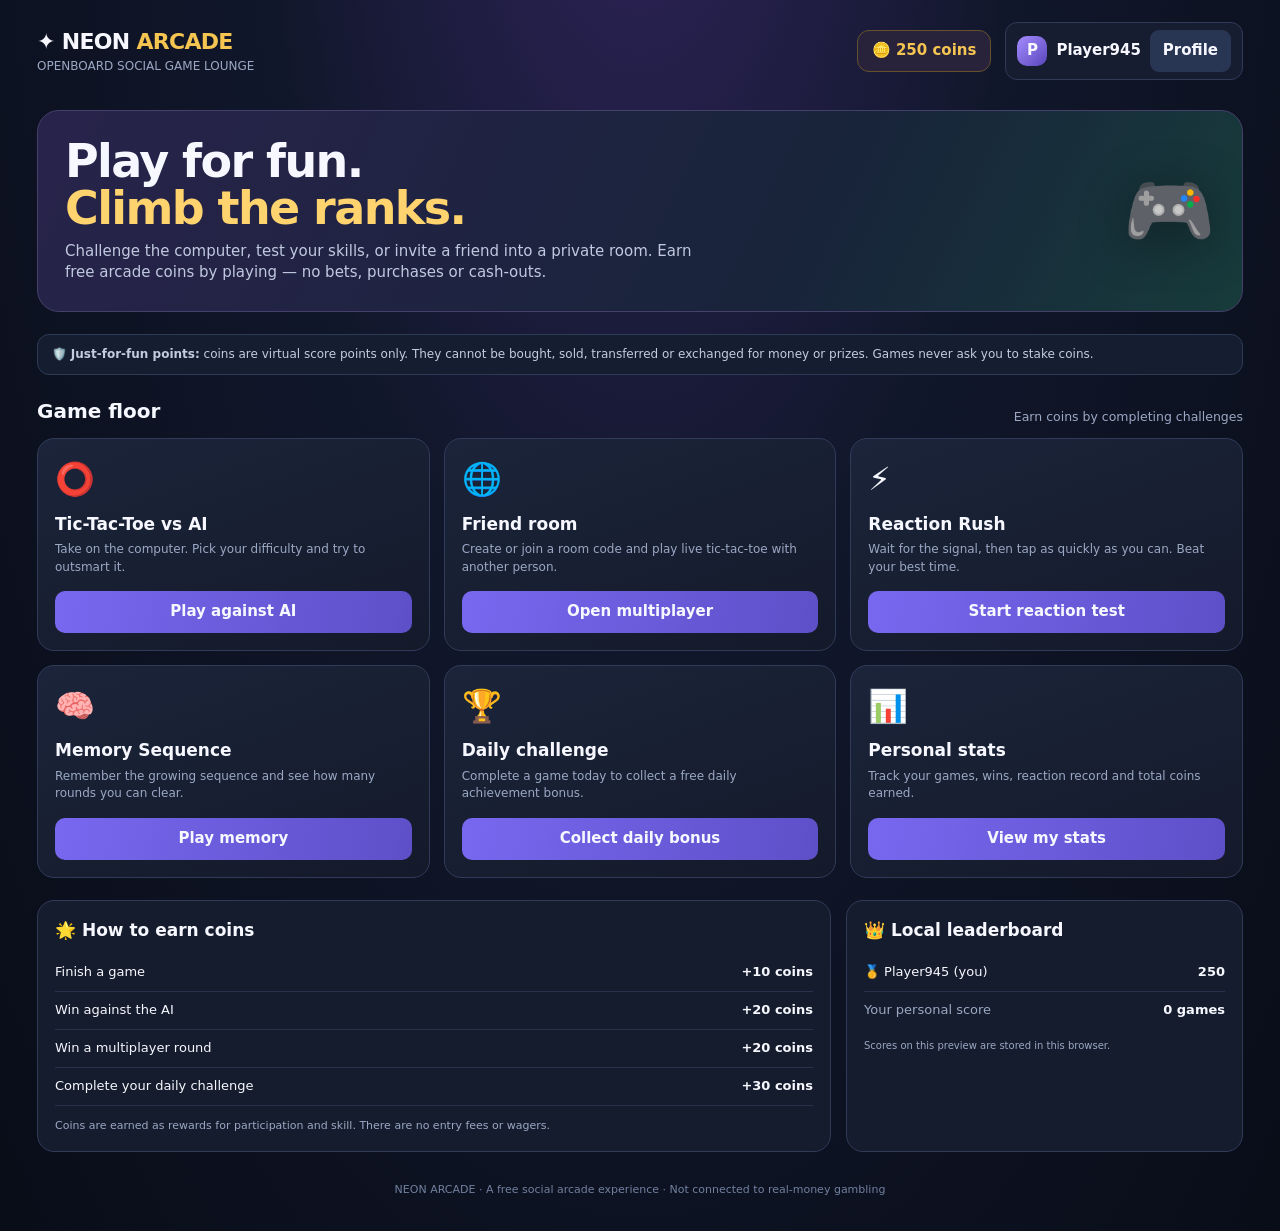
==== arcade.html @ 7b72425e "Add Neon Arcade social games page" ====
<!doctype html>
<html lang="en">
<head>
<meta charset="utf-8"><meta name="viewport" content="width=device-width,initial-scale=1">
<meta name="theme-color" content="#10131f">
<title>Neon Arcade — OpenBoard</title>
<style>
:root{color-scheme:dark;--bg:#0c1020;--panel:#171d30;--panel2:#202943;--line:#303b59;--muted:#9ba8c4;--gold:#f5c451;--purple:#8c7bff;--green:#53d6a0;--pink:#ff6d9c}
*{box-sizing:border-box}body{margin:0;background:radial-gradient(ellipse at 50% -20%,#30245c 0,#11172b 42%,#090d18 100%);color:#f7f8ff;font:15px/1.45 Inter,system-ui,Segoe UI,sans-serif;min-height:100vh}button,input{font:inherit}button{cursor:pointer;border:0;color:inherit}.wrap{max-width:1250px;margin:auto;padding:22px}.top{display:flex;align-items:center;gap:14px;flex-wrap:wrap}.brand{font-weight:900;font-size:22px;letter-spacing:-.7px}.brand span{color:var(--gold)}.sub{color:var(--muted);font-size:12px}.grow{flex:1}.wallet{background:#28233a;border:1px solid #66512c;padding:9px 14px;border-radius:12px;color:var(--gold);font-weight:850}.profile{display:flex;align-items:center;gap:9px;background:var(--panel);border:1px solid var(--line);padding:7px 11px;border-radius:12px}.avatar{width:30px;height:30px;border-radius:10px;background:linear-gradient(135deg,#a58cff,#5946bb);display:grid;place-items:center;font-weight:900}.hero{margin:30px 0 22px;padding:27px;border-radius:22px;background:linear-gradient(115deg,#28234b,#18243a 65%,#173b3b);border:1px solid #45406a;display:flex;align-items:center;gap:20px;overflow:hidden}.hero h1{font-size:clamp(28px,5vw,46px);line-height:1.02;margin:0 0 9px;letter-spacing:-1.6px}.hero p{margin:0;color:#c0c9df;max-width:650px}.heroicon{font-size:74px;filter:drop-shadow(0 8px 25px #0006)}.notice{margin:0 0 22px;color:#c4cde0;background:#151d30;border:1px solid #2c3b56;padding:11px 14px;border-radius:12px;font-size:12px}.sectionhead{display:flex;align-items:end;justify-content:space-between;margin:22px 0 12px}.sectionhead h2{margin:0;font-size:20px}.sectionhead small{color:var(--muted)}.games{display:grid;grid-template-columns:repeat(3,minmax(0,1fr));gap:14px}.gamecard{background:linear-gradient(160deg,#1b243a,#141a2a);border:1px solid var(--line);border-radius:17px;padding:17px;min-height:190px;display:flex;flex-direction:column;transition:.18s}.gamecard:hover{transform:translateY(-3px);border-color:#786ce0;box-shadow:0 12px 30px #0003}.gameicon{font-size:32px;margin-bottom:9px}.gamecard h3{margin:0 0 5px;font-size:17px}.gamecard p{margin:0;color:var(--muted);font-size:12px;flex:1}.play{margin-top:15px;padding:10px 13px;border-radius:10px;background:linear-gradient(100deg,#7868f0,#5d50c7);font-weight:800}.play:hover{filter:brightness(1.12)}.layout{display:grid;grid-template-columns:minmax(0,1.6fr) minmax(240px,.8fr);gap:15px;margin-top:22px}.panel{background:#151c2d;border:1px solid var(--line);border-radius:17px;padding:17px}.panel h2{margin:0 0 12px;font-size:17px}.row{display:flex;align-items:center;gap:8px;flex-wrap:wrap}.muted{color:var(--muted)}.field{background:#0d1424;border:1px solid var(--line);color:white;border-radius:9px;padding:10px;min-width:0}.action{background:#293653;padding:10px 13px;border-radius:9px;font-weight:750}.action.primary{background:#695cdb}.action:disabled{opacity:.4;cursor:not-allowed}.board{display:grid;grid-template-columns:repeat(3,1fr);gap:7px;max-width:330px;margin:15px auto}.cell{aspect-ratio:1;border-radius:12px;background:#222d47;border:1px solid #394766;font-size:clamp(30px,7vw,48px);font-weight:900;color:#a99dff}.cell:disabled{cursor:default}.cell.o{color:#ffc968}.status{text-align:center;color:#c5cde0;min-height:25px}.reactionbox{height:180px;border-radius:15px;background:#28334e;display:grid;place-items:center;text-align:center;font-weight:900;font-size:22px;margin:12px 0;cursor:pointer;user-select:none}.reactionbox.ready{background:#a33e54}.reactionbox.go{background:#138b66}.memory{display:flex;gap:8px;justify-content:center;flex-wrap:wrap;margin:18px 0}.memtile{width:62px;height:62px;border-radius:13px;background:#28334e;border:1px solid #435273;font-size:25px}.memtile.flash{background:#8a78ff;box-shadow:0 0 25px #8a78ff88}.leader{display:flex;justify-content:space-between;padding:9px 0;border-bottom:1px solid #28324a;font-size:13px}.leader:last-child{border:0}.foot{color:#71809e;text-align:center;padding:30px 0 12px;font-size:11px}.modal{position:fixed;inset:0;background:#050812cc;display:none;place-items:center;padding:16px;z-index:5}.modal.open{display:grid}.dialog{width:min(470px,100%);background:#182138;border:1px solid #455273;border-radius:18px;padding:21px;box-shadow:0 20px 80px #0009}.dialog h2{margin:0 0 5px}.dialog p{color:var(--muted);font-size:13px}.dialogtop{display:flex;justify-content:space-between;align-items:center}.close{background:#2b3550;border-radius:8px;padding:7px 10px}.hidden{display:none!important}
@media(max-width:850px){.games{grid-template-columns:repeat(2,minmax(0,1fr))}.layout{grid-template-columns:1fr}}@media(max-width:520px){.wrap{padding:14px}.games{grid-template-columns:1fr}.hero{padding:20px}.heroicon{font-size:48px}.top{gap:8px}.wallet{padding:8px 10px}}
</style>
</head>
<body>
<div class="wrap">
<header class="top"><div><div class="brand">✦ NEON <span>ARCADE</span></div><div class="sub">OPENBOARD SOCIAL GAME LOUNGE</div></div><div class="grow"></div><div class="wallet">🪙 <b id="coins">250</b> coins</div><div class="profile"><div class="avatar" id="avatar">G</div><b id="playerName">Guest</b><button class="action" id="profileBtn">Profile</button></div></header>
<section class="hero"><div><h1>Play for fun.<br><span style="color:#ffd36d">Climb the ranks.</span></h1><p>Challenge the computer, test your skills, or invite a friend into a private room. Earn free arcade coins by playing — no bets, purchases or cash-outs.</p></div><div class="grow"></div><div class="heroicon">🎮</div></section>
<div class="notice">🛡️ <b>Just-for-fun points:</b> coins are virtual score points only. They cannot be bought, sold, transferred or exchanged for money or prizes. Games never ask you to stake coins.</div>
<div class="sectionhead"><h2>Game floor</h2><small>Earn coins by completing challenges</small></div>
<section class="games">
<article class="gamecard"><div class="gameicon">⭕</div><h3>Tic-Tac-Toe vs AI</h3><p>Take on the computer. Pick your difficulty and try to outsmart it.</p><button class="play" data-open="ai">Play against AI</button></article>
<article class="gamecard"><div class="gameicon">🌐</div><h3>Friend room</h3><p>Create or join a room code and play live tic-tac-toe with another person.</p><button class="play" data-open="online">Open multiplayer</button></article>
<article class="gamecard"><div class="gameicon">⚡</div><h3>Reaction Rush</h3><p>Wait for the signal, then tap as quickly as you can. Beat your best time.</p><button class="play" data-open="reaction">Start reaction test</button></article>
<article class="gamecard"><div class="gameicon">🧠</div><h3>Memory Sequence</h3><p>Remember the growing sequence and see how many rounds you can clear.</p><button class="play" data-open="memory">Play memory</button></article>
<article class="gamecard"><div class="gameicon">🏆</div><h3>Daily challenge</h3><p>Complete a game today to collect a free daily achievement bonus.</p><button class="play" id="dailyBtn">Collect daily bonus</button></article>
<article class="gamecard"><div class="gameicon">📊</div><h3>Personal stats</h3><p>Track your games, wins, reaction record and total coins earned.</p><button class="play" data-open="stats">View my stats</button></article>
</section>
<div class="layout"><section class="panel"><h2>🌟 How to earn coins</h2><div class="leader"><span>Finish a game</span><b>+10 coins</b></div><div class="leader"><span>Win against the AI</span><b>+20 coins</b></div><div class="leader"><span>Win a multiplayer round</span><b>+20 coins</b></div><div class="leader"><span>Complete your daily challenge</span><b>+30 coins</b></div><p class="muted" style="font-size:11px;margin:12px 0 0">Coins are earned as rewards for participation and skill. There are no entry fees or wagers.</p></section><aside class="panel"><h2>👑 Local leaderboard</h2><div id="leaders"></div><p class="muted" style="font-size:10px">Scores on this preview are stored in this browser.</p></aside></div>
<footer class="foot">NEON ARCADE · A free social arcade experience · Not connected to real-money gambling</footer>
</div>
<div class="modal" id="modal"><section class="dialog"><div class="dialogtop"><h2 id="modalTitle">Game</h2><button class="close" id="close">✕</button></div><div id="modalBody"></div></section></div>
<script>
(()=>{
const $=id=>document.getElementById(id),storeKey='neonArcadeProfileV1';
let profile;try{profile=JSON.parse(localStorage.getItem(storeKey)||'null')}catch{}
if(!profile||typeof profile!=='object')profile={name:'Player'+Math.floor(100+Math.random()*900),coins:250,earned:250,games:0,wins:0,bestReaction:null,lastDaily:'',bestMemory:0};
const save=()=>localStorage.setItem(storeKey,JSON.stringify(profile));
const safeName=s=>(s||'').replace(/[<>]/g,'').trim().slice(0,18)||'Player';
function render(){ $('coins').textContent=profile.coins.toLocaleString();$('playerName').textContent=profile.name;$('avatar').textContent=profile.name[0].toUpperCase();$('leaders').innerHTML='<div class="leader"><span>🥇 '+profile.name+' (you)</span><b>'+profile.earned.toLocaleString()+'</b></div><div class="leader"><span class="muted">Your personal score</span><b>'+profile.games+' games</b></div>';save()}
function reward(n,reason){profile.coins+=n;profile.earned+=n;profile.games++;render();toast('+'+n+' coins · '+reason)}
function toast(s){let t=$('toast');if(!t){t=document.createElement('div');t.id='toast';t.style.cssText='position:fixed;bottom:20px;left:50%;transform:translateX(-50%);background:#273653;padding:12px 17px;border-radius:12px;z-index:9;box-shadow:0 8px 30px #0008';document.body.append(t)}t.textContent=s;t.style.display='block';clearTimeout(toast.timer);toast.timer=setTimeout(()=>t.style.display='none',2300)}
function open(title,html){$('modalTitle').textContent=title;$('modalBody').innerHTML=html;$('modal').classList.add('open')}
function close(){$('modal').classList.remove('open');if(socket){socket.close();socket=null}}
$('close').onclick=close;$('modal').addEventListener('click',e=>{if(e.target===$('modal'))close()});
$('profileBtn').onclick=()=>{open('Your profile','<p>Choose the name shown in games.</p><input class="field" id="nameEdit" maxlength="18" value="'+profile.name.replace(/"/g,'&quot;')+'" style="width:100%"><p class="muted">Your preview account and coins are saved in this browser only.</p><button class="action primary" id="saveName">Save profile</button>');$('saveName').onclick=()=>{profile.name=safeName($('nameEdit').value);render();close()}}
$('dailyBtn').onclick=()=>{const today=new Date().toISOString().slice(0,10);if(profile.lastDaily===today){toast('Daily reward already collected');return}profile.lastDaily=today;profile.coins+=30;profile.earned+=30;render();toast('+30 daily coins collected!')};
function finishGame(win=false){reward(win?20:10,win?'win bonus':'game completed');if(win)profile.wins++;render()}
function aiGame(){let b=Array(9).fill(''),turn='X',over=false,mode='normal';open('Tic-Tac-Toe vs AI','<p class="muted">You are X. The computer is O. Choose a difficulty.</p><div class="row"><button class="action" id="easy">Easy</button><button class="action primary" id="normal">Normal</button><button class="action" id="hard">Hard</button></div><div class="status" id="aiStatus">Your turn</div><div class="board" id="aiBoard">'+b.map((_,i)=>'<button class="cell" data-i="'+i+'"></button>').join('')+'</div><button class="action" id="again">New round</button>');
const wins=[[0,1,2],[3,4,5],[6,7,8],[0,3,6],[1,4,7],[2,5,8],[0,4,8],[2,4,6]];
const winner=()=>wins.find(l=>l.every(i=>b[i]&&b[i]===b[l[0]]))?.map(i=>b[i])[0]|| (b.every(Boolean)?'draw':null);
const renderBoard=()=>{document.querySelectorAll('#aiBoard .cell').forEach((x,i)=>{x.textContent=b[i];x.disabled=!!b[i]||over||turn!=='X';x.className='cell '+(b[i]==='O'?'o':'')});$('aiStatus').textContent=over?(winner()==='X'?'You win!':winner()==='O'?'Computer wins':'Draw!'):(turn==='X'?'Your turn':'Computer thinking…')};
function choose(){const empty=b.map((v,i)=>v?null:i).filter(v=>v!==null);if(!empty.length)return null;if(mode==='easy')return empty[Math.floor(Math.random()*empty.length)];const score=(mark)=>{for(const l of wins){const vals=l.map(i=>b[i]);if(vals.filter(v=>v===mark).length===2&&vals.includes(''))return l[vals.indexOf('')]}return null};let c=score('O');if(c===null)c=score('X');if(c===null&&b[4]==='')c=4;if(c===null)c=empty[Math.floor(Math.random()*empty.length)];return c}
function check(){const w=winner();if(w){over=true;renderBoard();if(w==='X')finishGame(true);else finishGame(false);return true}return false}
function move(i){if(over||turn!=='X'||b[i])return;b[i]='X';if(check())return;turn='O';renderBoard();setTimeout(()=>{if(over)return;b[choose()]='O';if(check())return;turn='X';renderBoard()},350)}
document.querySelectorAll('#aiBoard .cell').forEach(x=>x.onclick=()=>move(+x.dataset.i));
['easy','normal','hard'].forEach(id=>$(id).onclick=()=>{mode=id;['easy','normal','hard'].forEach(x=>$(x).className='action'+(x===id?' primary':''));});
$('again').onclick=()=>{b=Array(9).fill('');turn='X';over=false;renderBoard()};renderBoard()}
let socket=null,onlineGame=null,onlineId='p-'+Math.random().toString(36).slice(2);
function online(){open('Multiplayer room','<p>Enter the same room name as your friend. Both players need to open this page.</p><div class="row"><input class="field" id="roomCode" maxlength="32" value="arcade-room" placeholder="Room code"><button class="action primary" id="connectRoom">Join room</button></div><div class="status" id="netStatus">Not connected</div><div class="board" id="onlineBoard">'+Array.from({length:9},(_,i)=>'<button class="cell" data-i="'+i+'"></button>').join('')+'</div><div class="status" id="onlineStatus">Join a room to play.</div><button class="action" id="rejoin">Reconnect</button>');
$('connectRoom').onclick=connectRoom;$('rejoin').onclick=connectRoom}
function connectRoom(){if(socket)socket.close();let room=$('roomCode').value.toLowerCase().replace(/[^a-z0-9_-]/g,'').slice(0,32);if(room.length<3){$('netStatus').textContent='Room code must be at least 3 characters';return}
socket=new WebSocket('wss://openboard.joel-robinson.workers.dev/ws/'+encodeURIComponent('arcade-'+room));
socket.onopen=()=>{ $('netStatus').textContent='Connected · '+room;socket.send(JSON.stringify({type:'gameJoin',playerId:onlineId,name:profile.name}))};
socket.onmessage=e=>{let d;try{d=JSON.parse(e.data)}catch{return}if(d.type==='init'&&d.game)updateOnline(d.game);if(d.type==='gameState')updateOnline(d.game)};
socket.onclose=()=>{$('netStatus').textContent='Disconnected · reconnect to play'};
document.querySelectorAll('#onlineBoard .cell').forEach(x=>x.onclick=()=>{if(!onlineGame||!socket||socket.readyState!==1)return;let mark=onlineGame.players?.[onlineId];if(mark&&onlineGame.turn===mark&&!onlineGame.winner&&!onlineGame.board[+x.dataset.i])socket.send(JSON.stringify({type:'gameMove',playerId:onlineId,cell:+x.dataset.i}))});
}
function updateOnline(g){onlineGame=g;const mark=g.players?.[onlineId],opponent=Object.entries(g.players||{}).find(([id])=>id!==onlineId);document.querySelectorAll('#onlineBoard .cell').forEach((x,i)=>{x.textContent=g.board?.[i]||'';x.disabled=!mark||!!g.winner||g.turn!==mark||!!g.board?.[i];x.className='cell '+(g.board?.[i]==='O'?'o':'')});let s=!mark?'Room full · waiting for a place':g.winner?(g.winner==='draw'?'Draw!':g.winner===mark?'You won!':'Your friend won!'):(g.turn===mark?'Your turn ('+mark+')':'Waiting for opponent…');$('onlineStatus').textContent=s+(opponent?' · Playing '+(g.names?.[opponent[0]]||'friend'):'');if(g.winner&&!g._paid){g._paid=true;finishGame(g.winner===mark)}}
function reaction(){let state='idle',start=0,timer=null;open('Reaction Rush','<p>Tap the panel as soon as it turns green. Do not tap early!</p><div class="reactionbox" id="reactBox">Press START when ready</div><div class="row"><button class="action primary" id="reactStart">Start test</button><span class="muted" id="reactResult"></span></div>');const box=$('reactBox');$('reactStart').onclick=()=>{clearTimeout(timer);state='wait';box.className='reactionbox ready';box.textContent='Wait for green…';$('reactResult').textContent='';timer=setTimeout(()=>{if(state==='wait'){state='go';start=performance.now();box.className='reactionbox go';box.textContent='TAP NOW!'}},1200+Math.random()*3000)};box.onclick=()=>{if(state==='wait'){clearTimeout(timer);state='idle';box.className='reactionbox';box.textContent='Too early! Try again.';$('reactResult').textContent='False start'}else if(state==='go'){const ms=Math.round(performance.now()-start);state='idle';box.className='reactionbox';box.textContent=ms+' ms';$('reactResult').textContent=ms+' milliseconds';if(!profile.bestReaction||ms<profile.bestReaction)profile.bestReaction=ms;finishGame(ms<350)}}}
function memory(){let seq=[],round=0,at=0,accept=false;open('Memory Sequence','<p>Watch the tiles light up, then repeat the sequence in order.</p><div class="status" id="memStatus">Press start to begin.</div><div class="memory" id="memTiles">'+['🔵','🟣','🟢','🟠'].map((x,i)=>'<button class="memtile" data-i="'+i+'">'+x+'</button>').join('')+'</div><button class="action primary" id="memStart">Start sequence</button>');const tiles=[...document.querySelectorAll('.memtile')];function show(){accept=false;at=0;$('memStatus').textContent='Watch carefully · Round '+round;let i=0;const tick=()=>{if(i>=seq.length){accept=true;$('memStatus').textContent='Your turn · Repeat the sequence';return}tiles[seq[i]].classList.add('flash');setTimeout(()=>{tiles[seq[i]].classList.remove('flash');i++;setTimeout(tick,180)},420)};setTimeout(tick,350)}$('memStart').onclick=()=>{seq=[];round=0;next()};function next(){round++;seq.push(Math.floor(Math.random()*4));show()}tiles.forEach((t,i)=>t.onclick=()=>{if(!accept)return;if(seq[at]!==i){accept=false;$('memStatus').textContent='Sequence ended · You reached round '+(round-1);profile.bestMemory=Math.max(profile.bestMemory,round-1);finishGame(round>=5);return}at++;if(at===seq.length){accept=false;$('memStatus').textContent='Correct!';setTimeout(next,650)}})}
function stats(){open('Your stats','<div class="leader"><span>Coins</span><b>'+profile.coins+'</b></div><div class="leader"><span>Total earned</span><b>'+profile.earned+'</b></div><div class="leader"><span>Games completed</span><b>'+profile.games+'</b></div><div class="leader"><span>Wins</span><b>'+profile.wins+'</b></div><div class="leader"><span>Best reaction</span><b>'+(profile.bestReaction?profile.bestReaction+' ms':'—')+'</b></div><div class="leader"><span>Best memory round</span><b>'+profile.bestMemory+'</b></div>')}
document.querySelectorAll('[data-open]').forEach(b=>b.onclick=()=>({ai:aiGame,online,reaction,memory,stats}[b.dataset.open])());
render();
})();
</script>
</body></html>
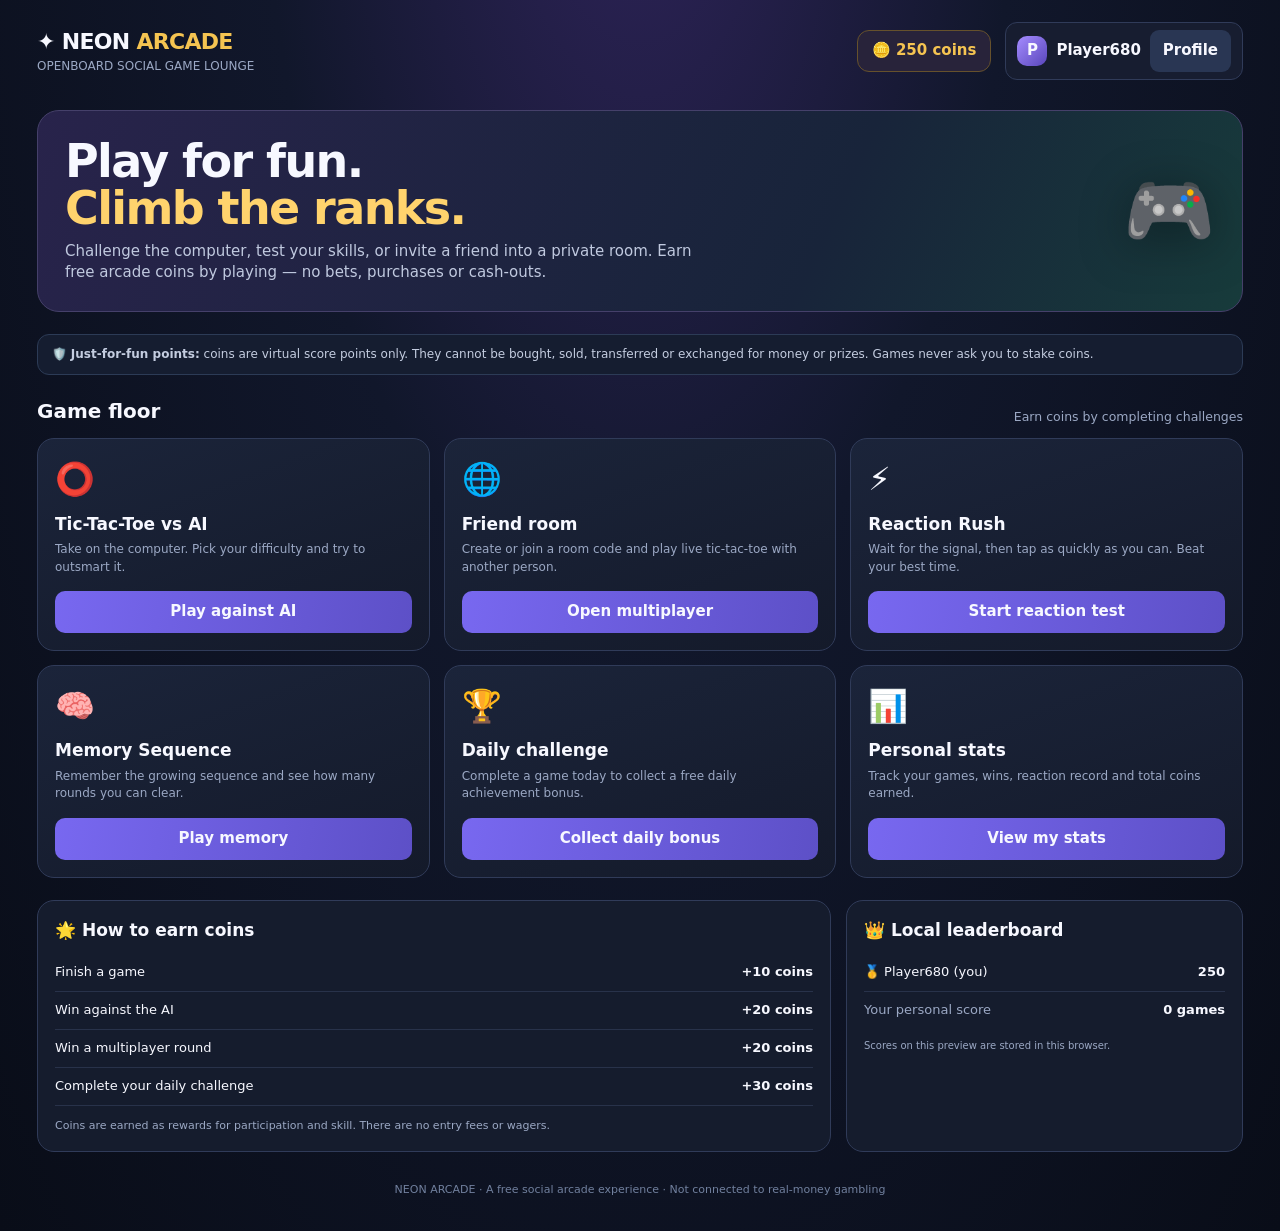
==== commit 366bdff2: "Add multiplayer round reset control" ====
--- a/arcade.html
+++ b/arcade.html
@@ -55,11 +55,11 @@
 ['easy','normal','hard'].forEach(id=>$(id).onclick=()=>{mode=id;['easy','normal','hard'].forEach(x=>$(x).className='action'+(x===id?' primary':''));});
 $('again').onclick=()=>{b=Array(9).fill('');turn='X';over=false;renderBoard()};renderBoard()}
 let socket=null,onlineGame=null,onlineId='p-'+Math.random().toString(36).slice(2);
-function online(){open('Multiplayer room','<p>Enter the same room name as your friend. Both players need to open this page.</p><div class="row"><input class="field" id="roomCode" maxlength="32" value="arcade-room" placeholder="Room code"><button class="action primary" id="connectRoom">Join room</button></div><div class="status" id="netStatus">Not connected</div><div class="board" id="onlineBoard">'+Array.from({length:9},(_,i)=>'<button class="cell" data-i="'+i+'"></button>').join('')+'</div><div class="status" id="onlineStatus">Join a room to play.</div><button class="action" id="rejoin">Reconnect</button>');
+function online(){open('Multiplayer room','<p>Enter the same room name as your friend. Both players need to open this page.</p><div class="row"><input class="field" id="roomCode" maxlength="32" value="arcade-room" placeholder="Room code"><button class="action primary" id="connectRoom">Join room</button></div><div class="status" id="netStatus">Not connected</div><div class="board" id="onlineBoard">'+Array.from({length:9},(_,i)=>'<button class="cell" data-i="'+i+'"></button>').join('')+'</div><div class="status" id="onlineStatus">Join a room to play.</div><div class="row" style="margin-top:10px"><button class="action" id="rejoin">Reconnect</button><button class="action" id="newOnlineRound">New round</button></div>');
 $('connectRoom').onclick=connectRoom;$('rejoin').onclick=connectRoom}
 function connectRoom(){if(socket)socket.close();let room=$('roomCode').value.toLowerCase().replace(/[^a-z0-9_-]/g,'').slice(0,32);if(room.length<3){$('netStatus').textContent='Room code must be at least 3 characters';return}
 socket=new WebSocket('wss://openboard.joel-robinson.workers.dev/ws/'+encodeURIComponent('arcade-'+room));
-socket.onopen=()=>{ $('netStatus').textContent='Connected · '+room;socket.send(JSON.stringify({type:'gameJoin',playerId:onlineId,name:profile.name}))};
+socket.onopen=()=>{ $('netStatus').textContent='Connected · '+room;socket.send(JSON.stringify({type:'gameJoin',playerId:onlineId,name:profile.name}))};$('newOnlineRound').onclick=()=>{if(socket?.readyState===1)socket.send(JSON.stringify({type:'gameReset'}))};
 socket.onmessage=e=>{let d;try{d=JSON.parse(e.data)}catch{return}if(d.type==='init'&&d.game)updateOnline(d.game);if(d.type==='gameState')updateOnline(d.game)};
 socket.onclose=()=>{$('netStatus').textContent='Disconnected · reconnect to play'};
 document.querySelectorAll('#onlineBoard .cell').forEach(x=>x.onclick=()=>{if(!onlineGame||!socket||socket.readyState!==1)return;let mark=onlineGame.players?.[onlineId];if(mark&&onlineGame.turn===mark&&!onlineGame.winner&&!onlineGame.board[+x.dataset.i])socket.send(JSON.stringify({type:'gameMove',playerId:onlineId,cell:+x.dataset.i}))});
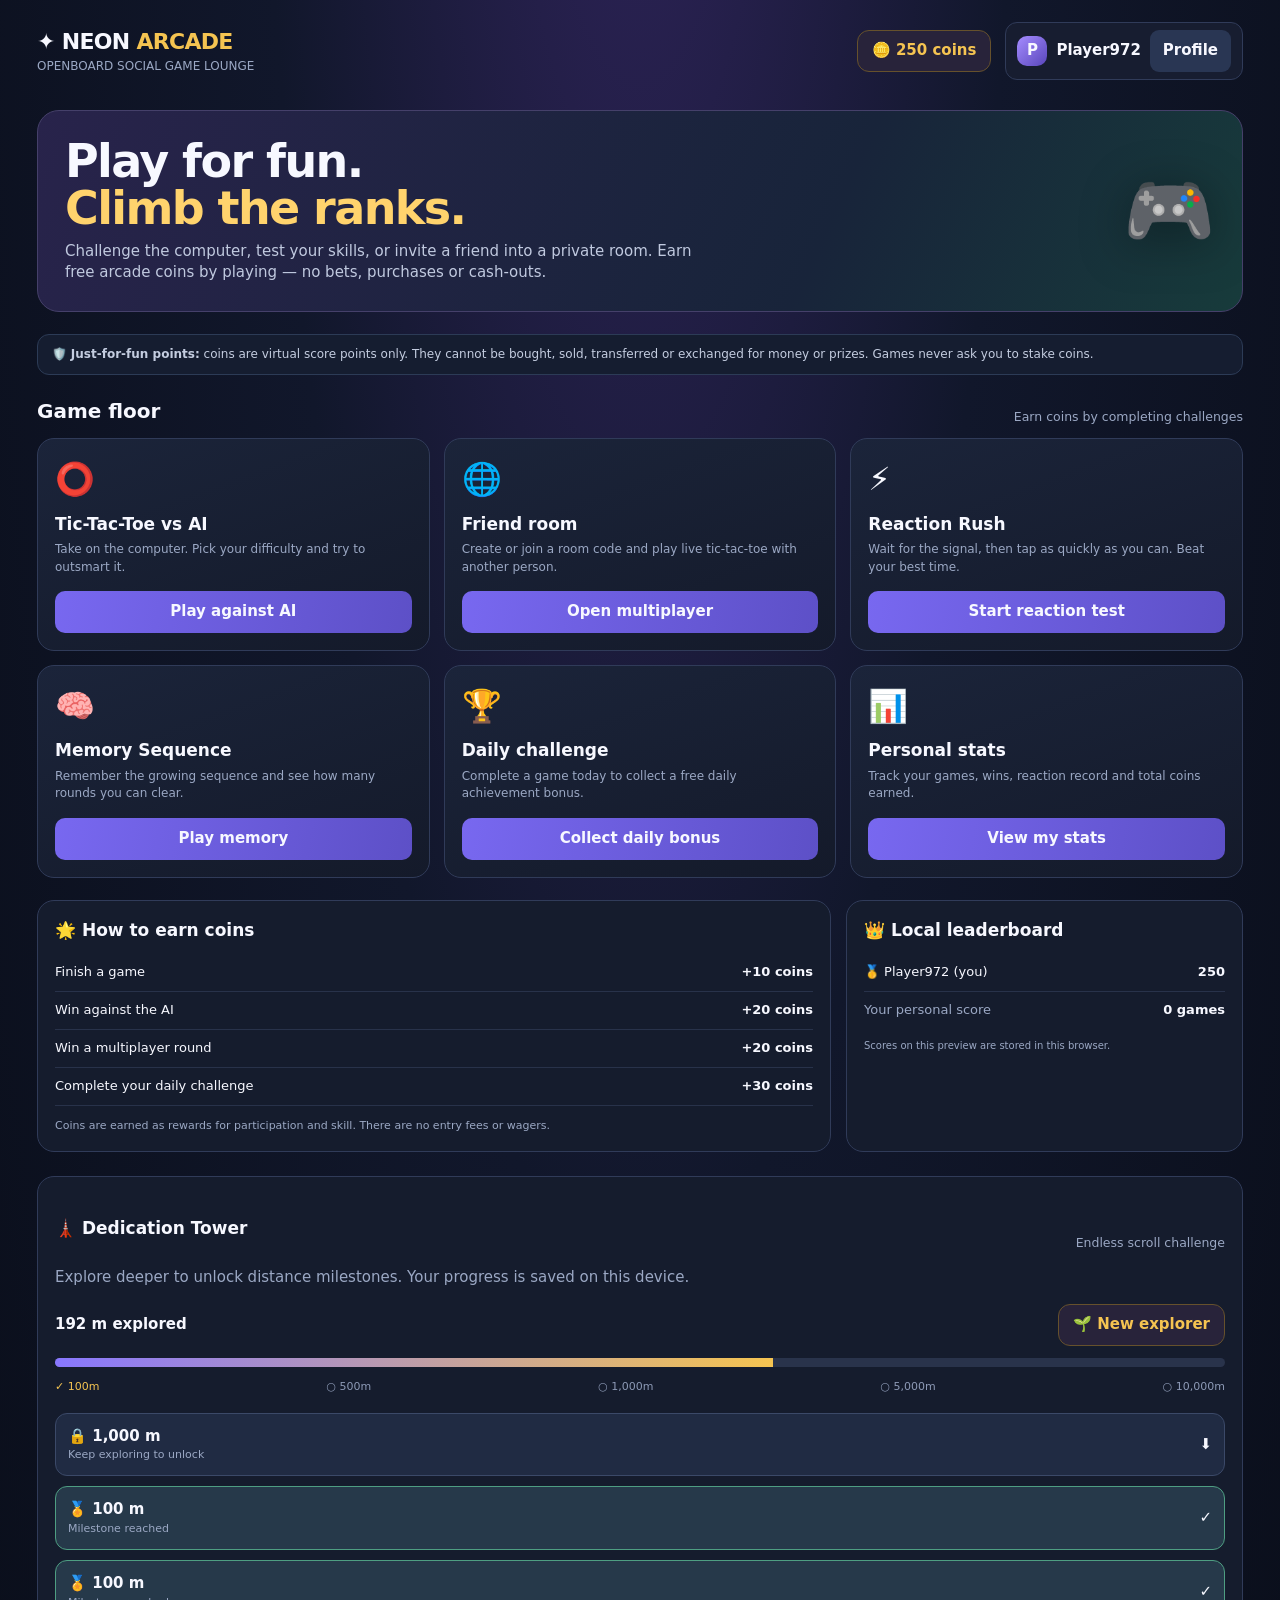
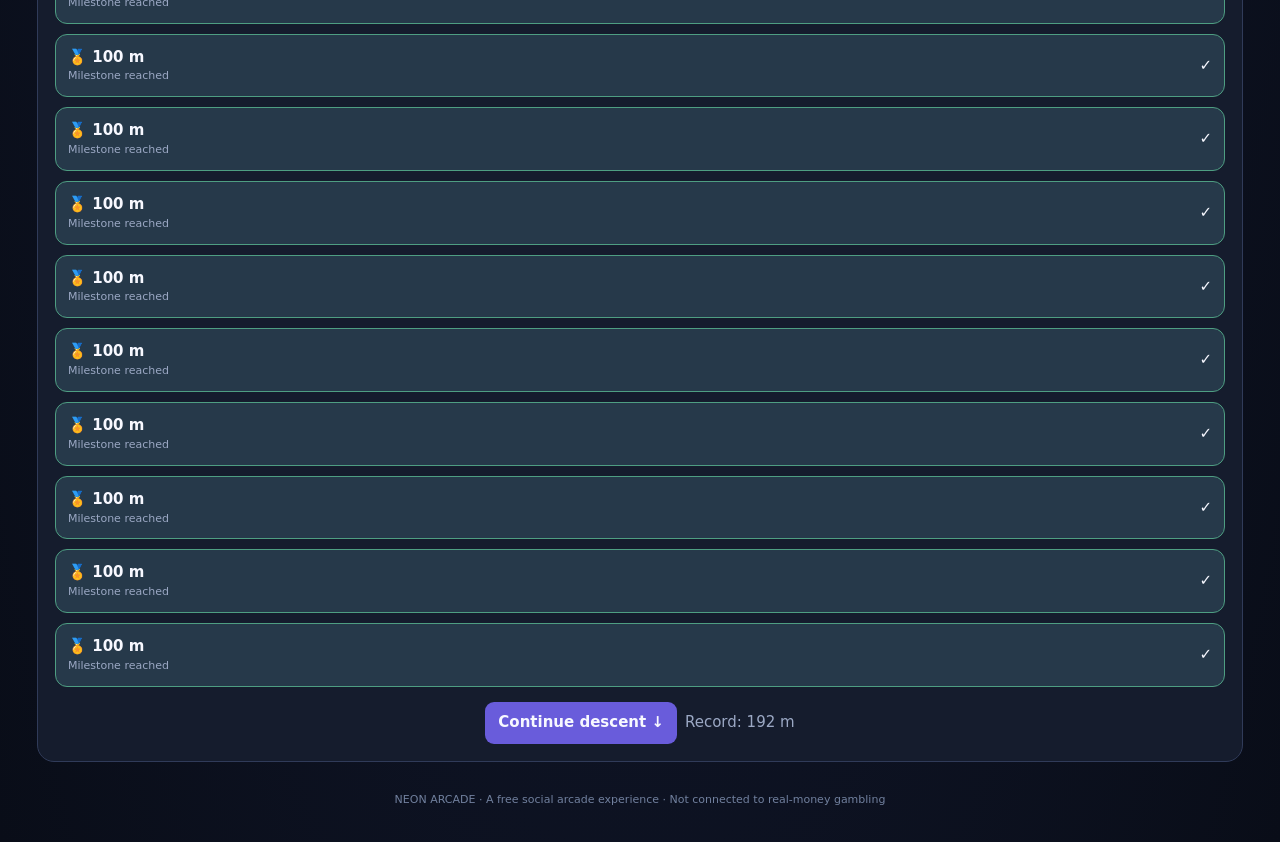
==== commit 7f16f78e: "Add endless Dedication Tower progression" ====
--- a/arcade.html
+++ b/arcade.html
@@ -25,7 +25,7 @@
 <article class="gamecard"><div class="gameicon">📊</div><h3>Personal stats</h3><p>Track your games, wins, reaction record and total coins earned.</p><button class="play" data-open="stats">View my stats</button></article>
 </section>
 <div class="layout"><section class="panel"><h2>🌟 How to earn coins</h2><div class="leader"><span>Finish a game</span><b>+10 coins</b></div><div class="leader"><span>Win against the AI</span><b>+20 coins</b></div><div class="leader"><span>Win a multiplayer round</span><b>+20 coins</b></div><div class="leader"><span>Complete your daily challenge</span><b>+30 coins</b></div><p class="muted" style="font-size:11px;margin:12px 0 0">Coins are earned as rewards for participation and skill. There are no entry fees or wagers.</p></section><aside class="panel"><h2>👑 Local leaderboard</h2><div id="leaders"></div><p class="muted" style="font-size:10px">Scores on this preview are stored in this browser.</p></aside></div>
-<footer class="foot">NEON ARCADE · A free social arcade experience · Not connected to real-money gambling</footer>
+<section class="panel" id="dedication" style="margin-top:24px"><div class="sectionhead"><h2>🗼 Dedication Tower</h2><small>Endless scroll challenge</small></div><p class="muted">Explore deeper to unlock distance milestones. Your progress is saved on this device.</p><div class="row" style="justify-content:space-between"><b id="towerDistance">0 m explored</b><span class="wallet" id="towerRank">New explorer</span></div><div style="height:9px;background:#29334b;border-radius:20px;overflow:hidden;margin:12px 0"><div id="towerProgress" style="height:100%;width:0;background:linear-gradient(90deg,#8877ff,#f5c451)"></div></div><div id="towerMarks" class="row" style="justify-content:space-between"></div><div id="towerSections" style="display:flex;flex-direction:column;gap:10px;margin-top:18px"></div><div class="row" style="justify-content:center;margin-top:15px"><button class="action primary" id="towerContinue">Continue descent ↓</button><span class="muted" id="towerBest">Record: 0 m</span></div></section><footer class="foot">NEON ARCADE · A free social arcade experience · Not connected to real-money gambling</footer>
 </div>
 <div class="modal" id="modal"><section class="dialog"><div class="dialogtop"><h2 id="modalTitle">Game</h2><button class="close" id="close">✕</button></div><div id="modalBody"></div></section></div>
 <script>
@@ -69,6 +69,7 @@
 function memory(){let seq=[],round=0,at=0,accept=false;open('Memory Sequence','<p>Watch the tiles light up, then repeat the sequence in order.</p><div class="status" id="memStatus">Press start to begin.</div><div class="memory" id="memTiles">'+['🔵','🟣','🟢','🟠'].map((x,i)=>'<button class="memtile" data-i="'+i+'">'+x+'</button>').join('')+'</div><button class="action primary" id="memStart">Start sequence</button>');const tiles=[...document.querySelectorAll('.memtile')];function show(){accept=false;at=0;$('memStatus').textContent='Watch carefully · Round '+round;let i=0;const tick=()=>{if(i>=seq.length){accept=true;$('memStatus').textContent='Your turn · Repeat the sequence';return}tiles[seq[i]].classList.add('flash');setTimeout(()=>{tiles[seq[i]].classList.remove('flash');i++;setTimeout(tick,180)},420)};setTimeout(tick,350)}$('memStart').onclick=()=>{seq=[];round=0;next()};function next(){round++;seq.push(Math.floor(Math.random()*4));show()}tiles.forEach((t,i)=>t.onclick=()=>{if(!accept)return;if(seq[at]!==i){accept=false;$('memStatus').textContent='Sequence ended · You reached round '+(round-1);profile.bestMemory=Math.max(profile.bestMemory,round-1);finishGame(round>=5);return}at++;if(at===seq.length){accept=false;$('memStatus').textContent='Correct!';setTimeout(next,650)}})}
 function stats(){open('Your stats','<div class="leader"><span>Coins</span><b>'+profile.coins+'</b></div><div class="leader"><span>Total earned</span><b>'+profile.earned+'</b></div><div class="leader"><span>Games completed</span><b>'+profile.games+'</b></div><div class="leader"><span>Wins</span><b>'+profile.wins+'</b></div><div class="leader"><span>Best reaction</span><b>'+(profile.bestReaction?profile.bestReaction+' ms':'—')+'</b></div><div class="leader"><span>Best memory round</span><b>'+profile.bestMemory+'</b></div>')}
 document.querySelectorAll('[data-open]').forEach(b=>b.onclick=()=>({ai:aiGame,online,reaction,memory,stats}[b.dataset.open])());
+const towerKey='neonTowerProgressV1';let tower={distance:0,best:0};try{tower=Object.assign(tower,JSON.parse(localStorage.getItem(towerKey)||'{}'))}catch{}const marks=[100,250,500,750,1000,1500,2000,3000,5000,7500,10000,15000,20000,50000,100000];function towerRank(d){if(d>=100000)return'🌌 Legendary';if(d>=20000)return'👑 Mythic';if(d>=5000)return'💎 Elite';if(d>=1000)return'🔥 Dedicated';if(d>=250)return'⭐ Explorer';return'🌱 New explorer'}function towerRender(){let d=Math.floor(tower.distance);$('towerDistance').textContent=d.toLocaleString()+' m explored';$('towerRank').textContent=towerRank(d);$('towerBest').textContent='Record: '+Math.floor(tower.best).toLocaleString()+' m';let next=marks.find(x=>x>d)||Math.ceil((d+1)/10000)*10000,prev=[0,...marks.filter(x=>x<=d)].pop();$('towerProgress').style.width=Math.min(100,(d-prev)/(next-prev)*100)+'%';$('towerMarks').innerHTML=[100,500,1000,5000,10000].map(x=>'<span style="font-size:11px;color:'+(d>=x?'#f5c451':'#8d9ab6')+'">'+(d>=x?'✓ ':'○ ')+x.toLocaleString()+'m</span>').join('');let levels=Array.from({length:12},(_,i)=>Math.max(100,(Math.floor(d/1000)+1-i)*1000));$('towerSections').innerHTML=levels.map(m=>'<div style="display:flex;justify-content:space-between;align-items:center;background:'+(d>=m?'#26394a':'#202b43')+';border:1px solid '+(d>=m?'#4e9e82':'#3b4968')+';border-radius:12px;padding:12px"><span><b>'+(d>=m?'🏅':'🔒')+' '+m.toLocaleString()+' m</b><div class="muted" style="font-size:11px">'+(d>=m?'Milestone reached':'Keep exploring to unlock')+'</div></span><span>'+(d>=m?'✓':'⬇')+'</span></div>').join('');localStorage.setItem(towerKey,JSON.stringify(tower))}let towerLast=window.scrollY;window.addEventListener('scroll',()=>{let n=window.scrollY;if(n>towerLast){tower.distance+=(n-towerLast)/8;tower.best=Math.max(tower.best,tower.distance);towerRender()}towerLast=n},{passive:true});$('towerContinue').onclick=()=>window.scrollBy({top:Math.max(500,innerHeight*.85),behavior:'smooth'});towerRender();
 render();
 })();
 </script>
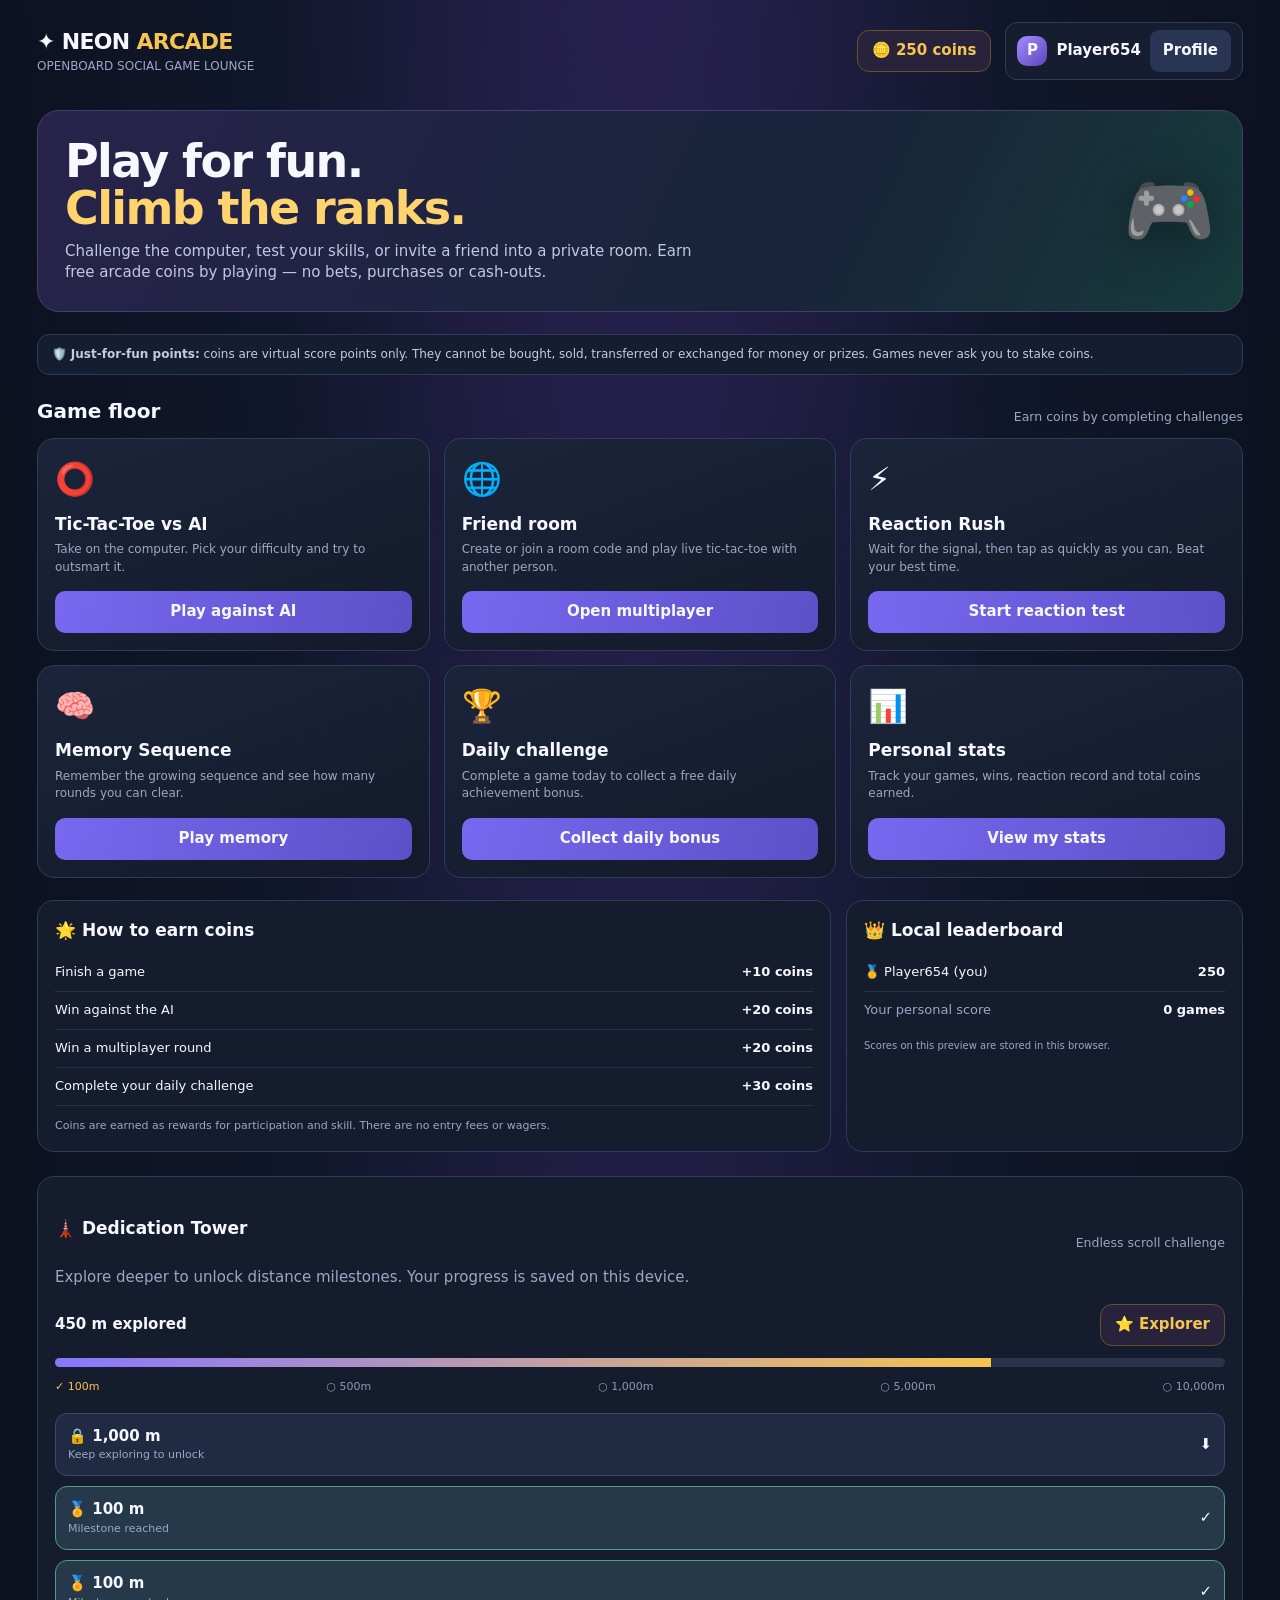
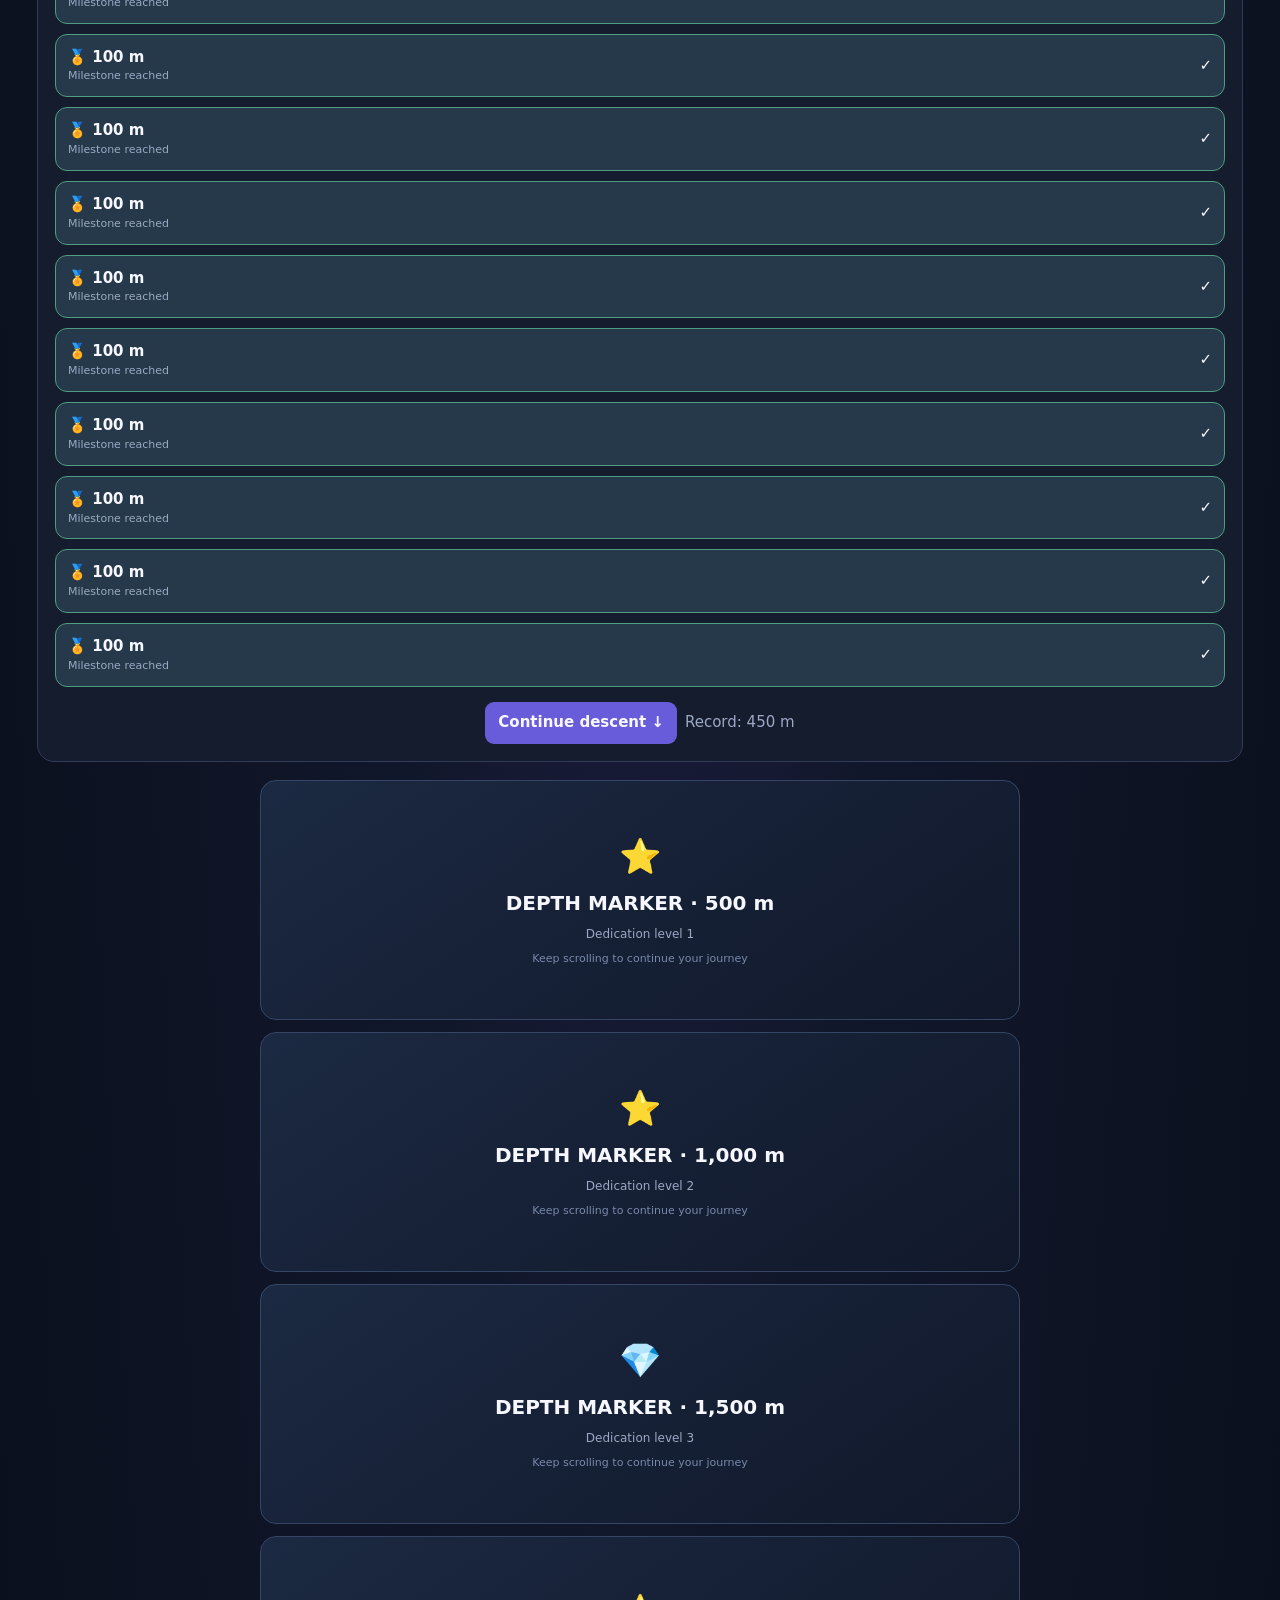
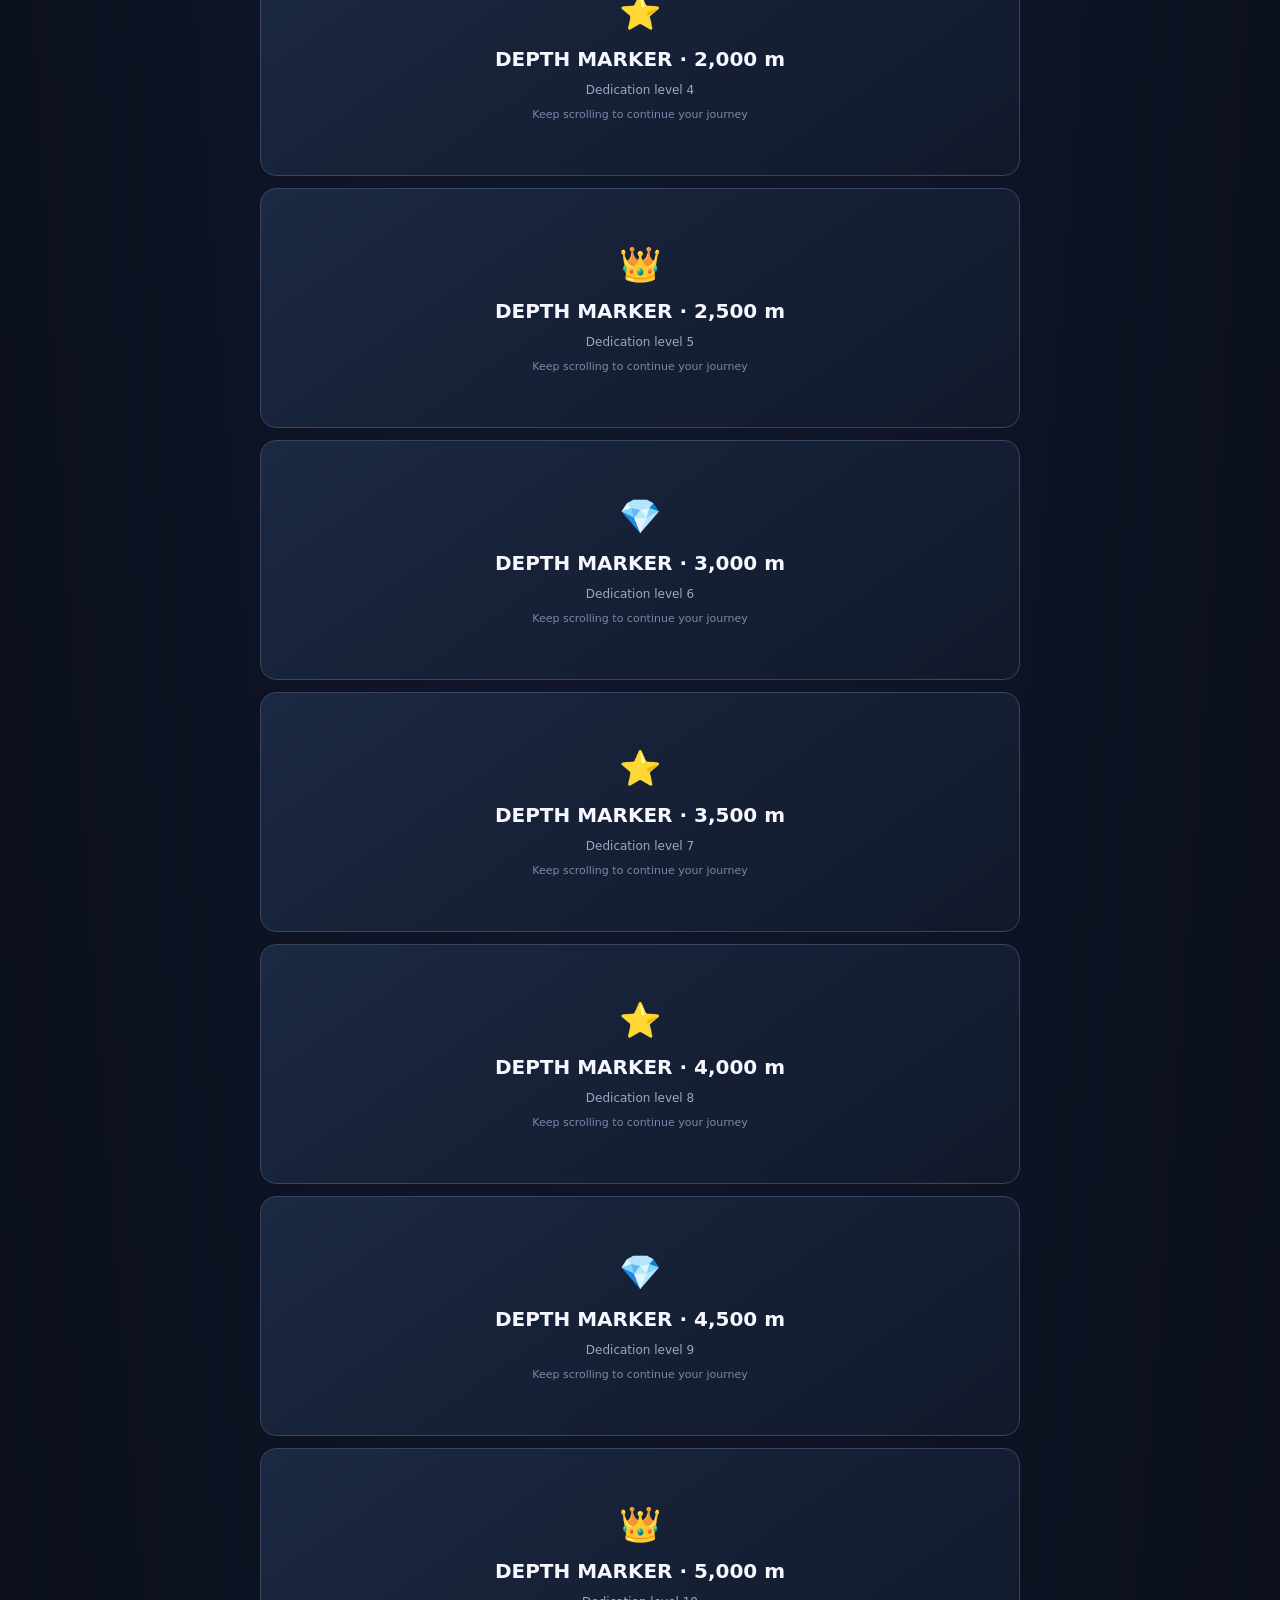
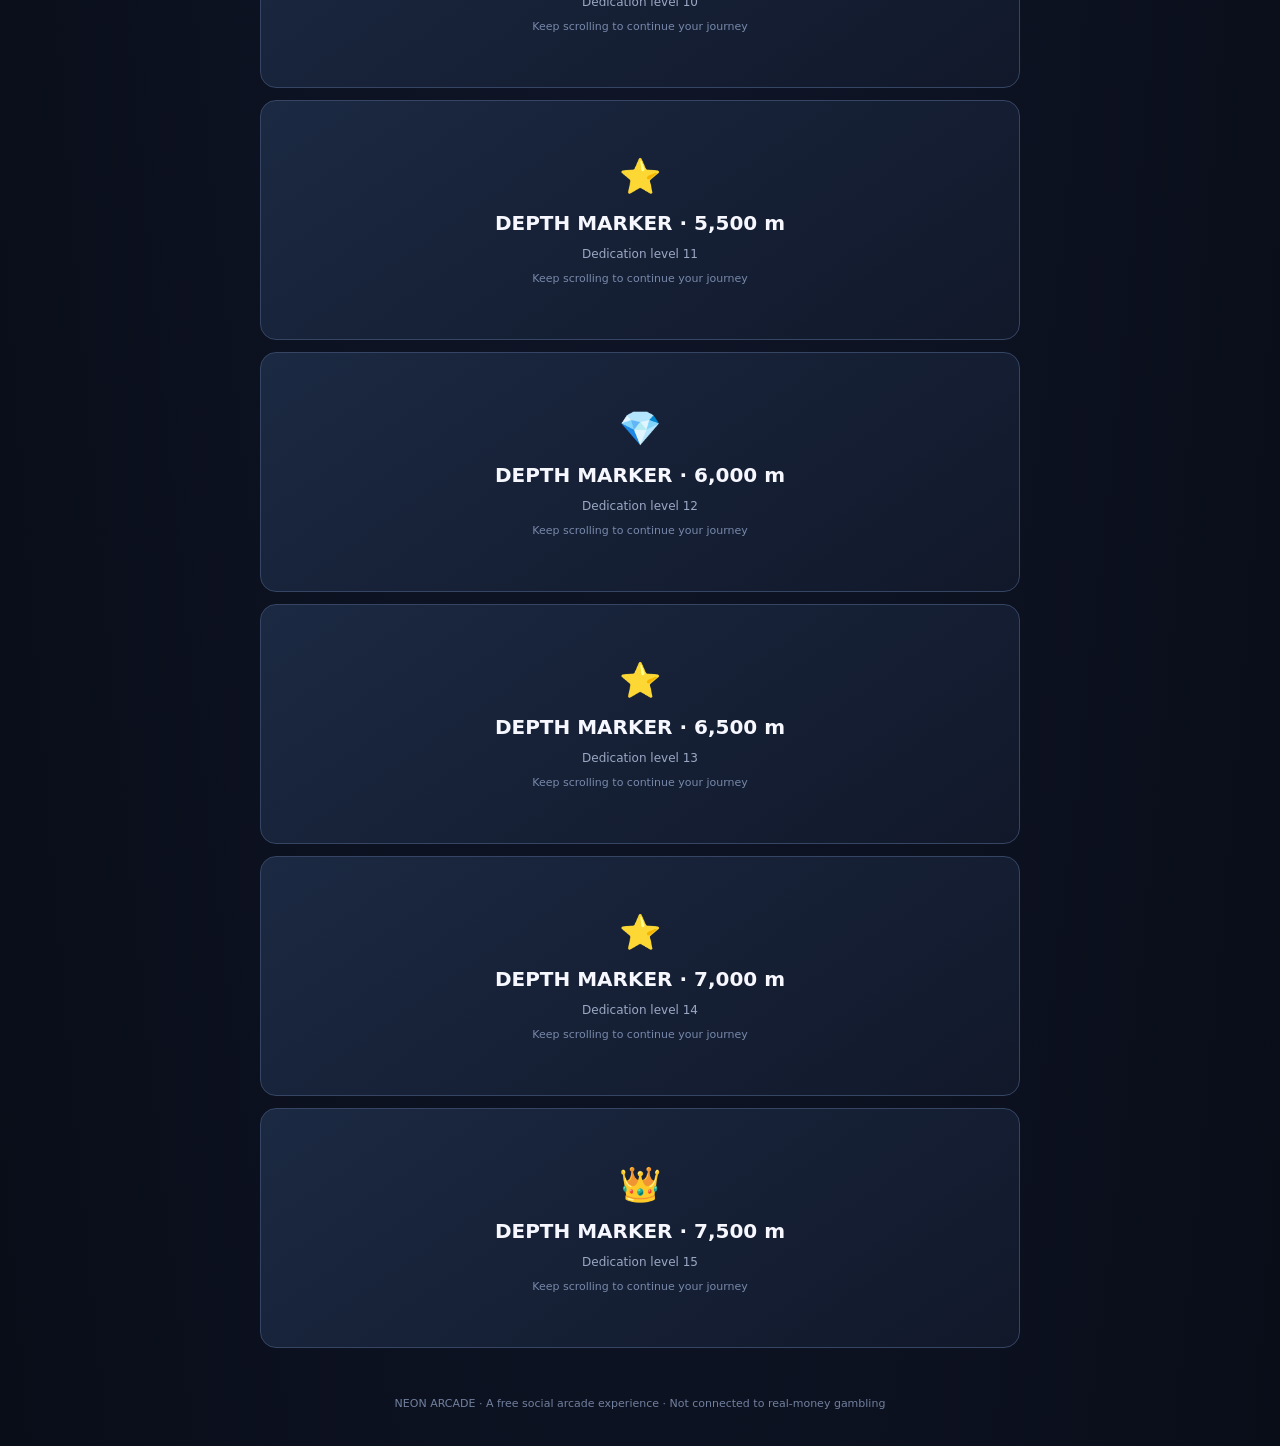
==== commit 9668b424: "Extend Dedication Tower with endless scrolling levels" ====
--- a/arcade.html
+++ b/arcade.html
@@ -69,7 +69,7 @@
 function memory(){let seq=[],round=0,at=0,accept=false;open('Memory Sequence','<p>Watch the tiles light up, then repeat the sequence in order.</p><div class="status" id="memStatus">Press start to begin.</div><div class="memory" id="memTiles">'+['🔵','🟣','🟢','🟠'].map((x,i)=>'<button class="memtile" data-i="'+i+'">'+x+'</button>').join('')+'</div><button class="action primary" id="memStart">Start sequence</button>');const tiles=[...document.querySelectorAll('.memtile')];function show(){accept=false;at=0;$('memStatus').textContent='Watch carefully · Round '+round;let i=0;const tick=()=>{if(i>=seq.length){accept=true;$('memStatus').textContent='Your turn · Repeat the sequence';return}tiles[seq[i]].classList.add('flash');setTimeout(()=>{tiles[seq[i]].classList.remove('flash');i++;setTimeout(tick,180)},420)};setTimeout(tick,350)}$('memStart').onclick=()=>{seq=[];round=0;next()};function next(){round++;seq.push(Math.floor(Math.random()*4));show()}tiles.forEach((t,i)=>t.onclick=()=>{if(!accept)return;if(seq[at]!==i){accept=false;$('memStatus').textContent='Sequence ended · You reached round '+(round-1);profile.bestMemory=Math.max(profile.bestMemory,round-1);finishGame(round>=5);return}at++;if(at===seq.length){accept=false;$('memStatus').textContent='Correct!';setTimeout(next,650)}})}
 function stats(){open('Your stats','<div class="leader"><span>Coins</span><b>'+profile.coins+'</b></div><div class="leader"><span>Total earned</span><b>'+profile.earned+'</b></div><div class="leader"><span>Games completed</span><b>'+profile.games+'</b></div><div class="leader"><span>Wins</span><b>'+profile.wins+'</b></div><div class="leader"><span>Best reaction</span><b>'+(profile.bestReaction?profile.bestReaction+' ms':'—')+'</b></div><div class="leader"><span>Best memory round</span><b>'+profile.bestMemory+'</b></div>')}
 document.querySelectorAll('[data-open]').forEach(b=>b.onclick=()=>({ai:aiGame,online,reaction,memory,stats}[b.dataset.open])());
-const towerKey='neonTowerProgressV1';let tower={distance:0,best:0};try{tower=Object.assign(tower,JSON.parse(localStorage.getItem(towerKey)||'{}'))}catch{}const marks=[100,250,500,750,1000,1500,2000,3000,5000,7500,10000,15000,20000,50000,100000];function towerRank(d){if(d>=100000)return'🌌 Legendary';if(d>=20000)return'👑 Mythic';if(d>=5000)return'💎 Elite';if(d>=1000)return'🔥 Dedicated';if(d>=250)return'⭐ Explorer';return'🌱 New explorer'}function towerRender(){let d=Math.floor(tower.distance);$('towerDistance').textContent=d.toLocaleString()+' m explored';$('towerRank').textContent=towerRank(d);$('towerBest').textContent='Record: '+Math.floor(tower.best).toLocaleString()+' m';let next=marks.find(x=>x>d)||Math.ceil((d+1)/10000)*10000,prev=[0,...marks.filter(x=>x<=d)].pop();$('towerProgress').style.width=Math.min(100,(d-prev)/(next-prev)*100)+'%';$('towerMarks').innerHTML=[100,500,1000,5000,10000].map(x=>'<span style="font-size:11px;color:'+(d>=x?'#f5c451':'#8d9ab6')+'">'+(d>=x?'✓ ':'○ ')+x.toLocaleString()+'m</span>').join('');let levels=Array.from({length:12},(_,i)=>Math.max(100,(Math.floor(d/1000)+1-i)*1000));$('towerSections').innerHTML=levels.map(m=>'<div style="display:flex;justify-content:space-between;align-items:center;background:'+(d>=m?'#26394a':'#202b43')+';border:1px solid '+(d>=m?'#4e9e82':'#3b4968')+';border-radius:12px;padding:12px"><span><b>'+(d>=m?'🏅':'🔒')+' '+m.toLocaleString()+' m</b><div class="muted" style="font-size:11px">'+(d>=m?'Milestone reached':'Keep exploring to unlock')+'</div></span><span>'+(d>=m?'✓':'⬇')+'</span></div>').join('');localStorage.setItem(towerKey,JSON.stringify(tower))}let towerLast=window.scrollY;window.addEventListener('scroll',()=>{let n=window.scrollY;if(n>towerLast){tower.distance+=(n-towerLast)/8;tower.best=Math.max(tower.best,tower.distance);towerRender()}towerLast=n},{passive:true});$('towerContinue').onclick=()=>window.scrollBy({top:Math.max(500,innerHeight*.85),behavior:'smooth'});towerRender();
+const towerKey='neonTowerProgressV1';let tower={distance:0,best:0};try{tower=Object.assign(tower,JSON.parse(localStorage.getItem(towerKey)||'{}'))}catch{}const marks=[100,250,500,750,1000,1500,2000,3000,5000,7500,10000,15000,20000,50000,100000];function towerRank(d){if(d>=100000)return'🌌 Legendary';if(d>=20000)return'👑 Mythic';if(d>=5000)return'💎 Elite';if(d>=1000)return'🔥 Dedicated';if(d>=250)return'⭐ Explorer';return'🌱 New explorer'}function towerRender(){let d=Math.floor(tower.distance);$('towerDistance').textContent=d.toLocaleString()+' m explored';$('towerRank').textContent=towerRank(d);$('towerBest').textContent='Record: '+Math.floor(tower.best).toLocaleString()+' m';let next=marks.find(x=>x>d)||Math.ceil((d+1)/10000)*10000,prev=[0,...marks.filter(x=>x<=d)].pop();$('towerProgress').style.width=Math.min(100,(d-prev)/(next-prev)*100)+'%';$('towerMarks').innerHTML=[100,500,1000,5000,10000].map(x=>'<span style="font-size:11px;color:'+(d>=x?'#f5c451':'#8d9ab6')+'">'+(d>=x?'✓ ':'○ ')+x.toLocaleString()+'m</span>').join('');let levels=Array.from({length:12},(_,i)=>Math.max(100,(Math.floor(d/1000)+1-i)*1000));$('towerSections').innerHTML=levels.map(m=>'<div style="display:flex;justify-content:space-between;align-items:center;background:'+(d>=m?'#26394a':'#202b43')+';border:1px solid '+(d>=m?'#4e9e82':'#3b4968')+';border-radius:12px;padding:12px"><span><b>'+(d>=m?'🏅':'🔒')+' '+m.toLocaleString()+' m</b><div class="muted" style="font-size:11px">'+(d>=m?'Milestone reached':'Keep exploring to unlock')+'</div></span><span>'+(d>=m?'✓':'⬇')+'</span></div>').join('');localStorage.setItem(towerKey,JSON.stringify(tower))}let towerLast=window.scrollY;window.addEventListener('scroll',()=>{let n=window.scrollY;if(n>towerLast){tower.distance+=(n-towerLast)/8;tower.best=Math.max(tower.best,tower.distance);towerRender()}towerLast=n},{passive:true});$('towerContinue').onclick=()=>window.scrollBy({top:Math.max(500,innerHeight*.85),behavior:'smooth'});const endless=document.createElement('div');endless.id='endlessDepth';endless.style.cssText='max-width:760px;margin:18px auto;display:flex;flex-direction:column;gap:12px';$('dedication').after(endless);let depthChunk=0;function addDepth(){for(let j=0;j<5;j++){depthChunk++;let m=depthChunk*500;let el=document.createElement('section');el.style.cssText='height:240px;border:1px solid #354563;border-radius:16px;background:linear-gradient(145deg,#1b2942,#11182a);display:flex;flex-direction:column;align-items:center;justify-content:center;gap:8px;position:relative;overflow:hidden';el.innerHTML='<div style="font-size:34px">'+(depthChunk%5===0?'👑':depthChunk%3===0?'💎':'⭐')+'</div><b style="font-size:20px">DEPTH MARKER · '+m.toLocaleString()+' m</b><span style="color:#9ba8c4;font-size:12px">Dedication level '+depthChunk+'</span><span style="color:#7888aa;font-size:11px">Keep scrolling to continue your journey</span>';endless.append(el)}}addDepth();window.addEventListener('scroll',()=>{if(window.innerHeight+window.scrollY>document.body.scrollHeight-900)addDepth()},{passive:true});towerRender();
 render();
 })();
 </script>
